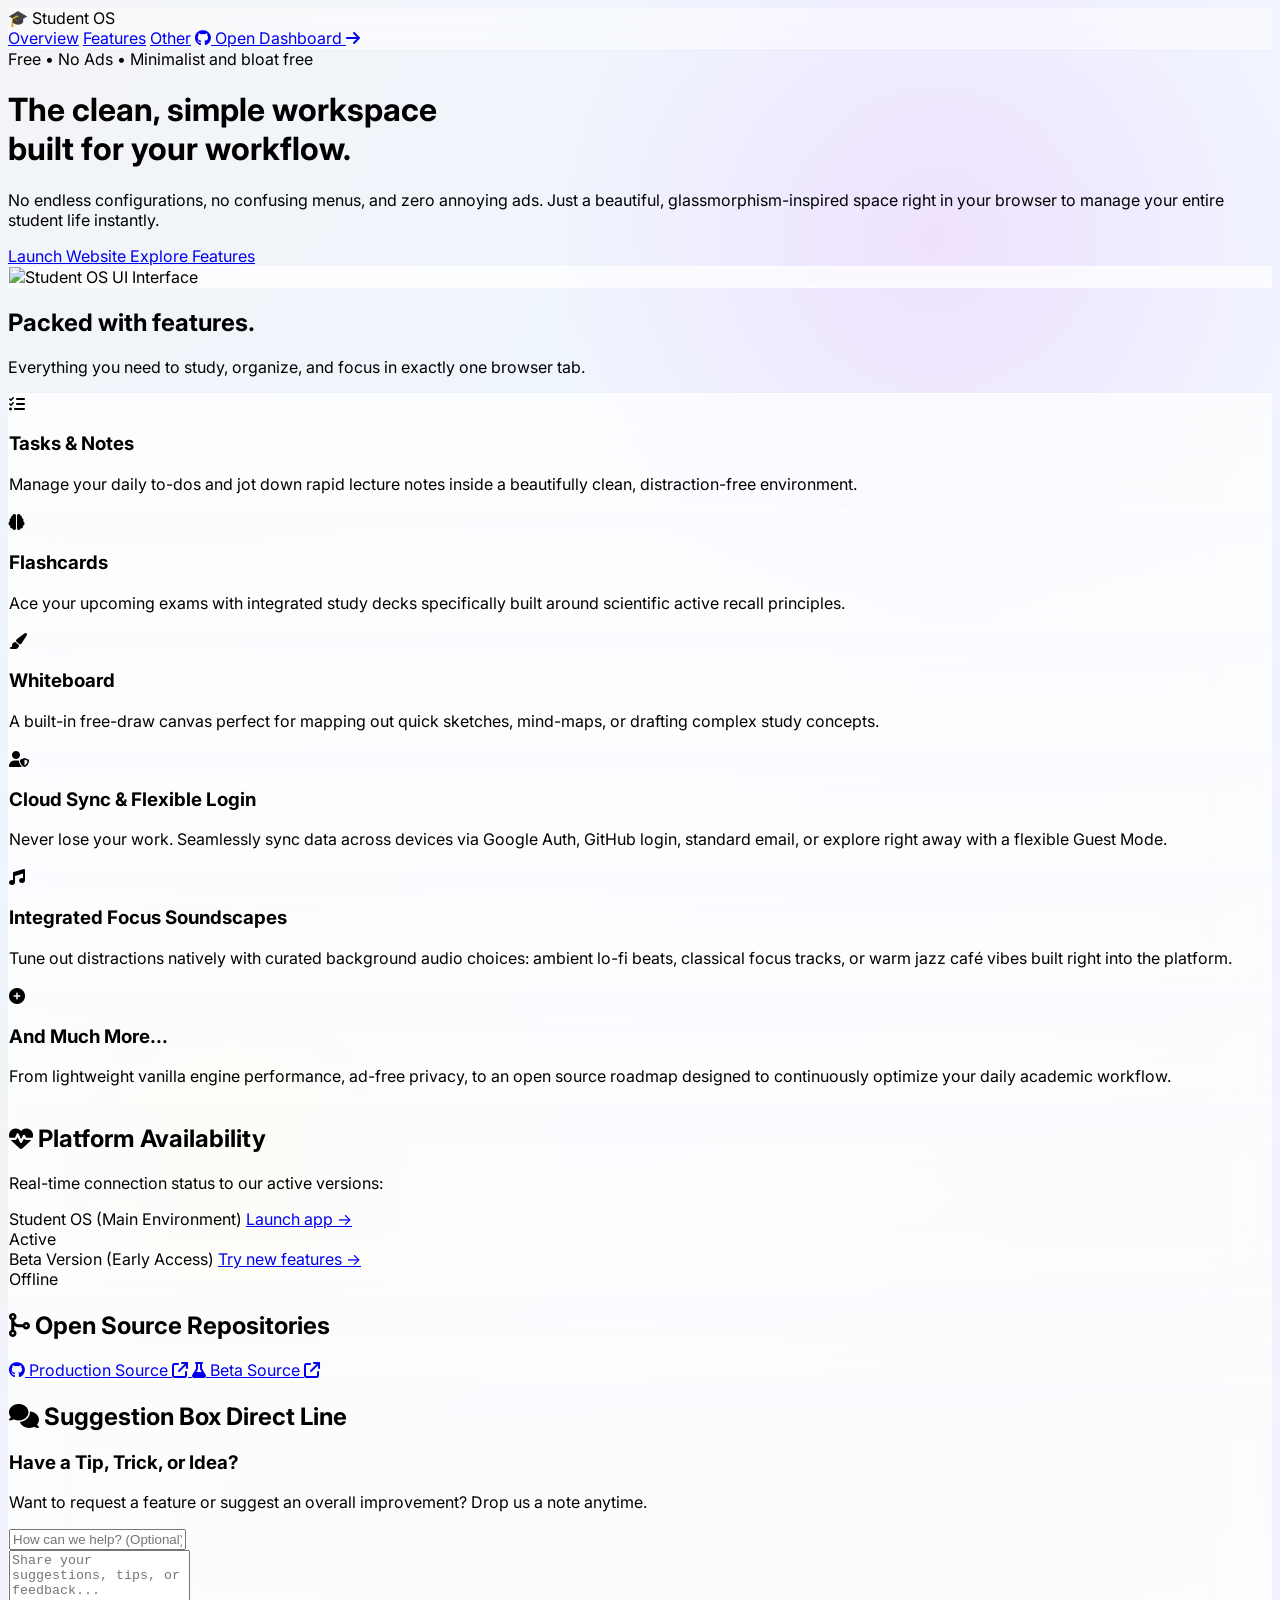
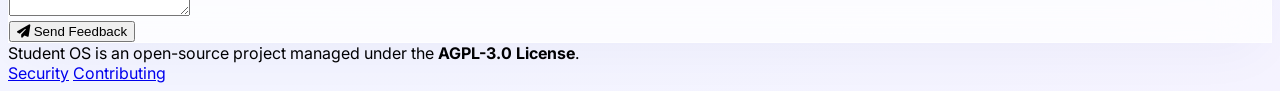
==== landing.html @ b8514fad "Update landing page title and content" ====
<!DOCTYPE html>
<html lang="en" class="scroll-smooth">
<head>
    <meta charset="UTF-8">
    <meta name="viewport" content="width=device-width, initial-scale=1.0">
    <title>Student OS</title>
    <script src="https://cdn.jsdelivr.net/npm/@tailwindcss/browser@4"></script>
    <link rel="preconnect" href="https://fonts.googleapis.com">
    <link rel="preconnect" href="https://fonts.gstatic.com" crossorigin>
    <link href="https://fonts.googleapis.com/css2?family=Inter:wght@300;400;500;600;700;800&display=swap" rel="stylesheet">
    <link rel="stylesheet" href="https://cdnjs.cloudflare.com/ajax/libs/font-awesome/6.4.0/css/all.min.css">

    <style>
        body {
            font-family: 'Inter', sans-serif;
            background: radial-gradient(circle at 0% 0%, rgba(243, 244, 246, 1) 0%, rgba(239, 246, 255, 1) 40%, rgba(245, 243, 255, 1) 100%);
            position: relative;
            overflow-x: hidden;
        }
        .bg-blob {
            position: absolute;
            width: 800px;
            height: 800px;
            background: radial-gradient(circle, rgba(238, 212, 255, 0.6) 0%, rgba(255, 255, 255, 0) 70%);
            top: -10%;
            right: -5%;
            z-index: -1;
        }
        .bg-blob-2 {
            position: absolute;
            width: 700px;
            height: 700px;
            background: radial-gradient(circle, rgba(254, 243, 199, 0.5) 0%, rgba(255, 255, 255, 0) 70%);
            bottom: 10%;
            left: -10%;
            z-index: -1;
        }
        .glass-card {
            background: rgba(255, 255, 255, 0.75);
            backdrop-filter: blur(24px);
            -webkit-backdrop-filter: blur(24px);
            border: 1px solid rgba(255, 255, 255, 0.6);
            box-shadow: 0 20px 50px -12px rgba(31, 38, 135, 0.04);
            transition: all 0.3s cubic-bezier(0.4, 0, 0.2, 1);
        }
        .glass-card:hover {
            transform: translateY(-4px);
            box-shadow: 0 30px 60px -15px rgba(31, 38, 135, 0.08);
            border-color: rgba(245, 158, 11, 0.3);
        }
        .glass-nav {
            background: rgba(255, 255, 255, 0.5);
            backdrop-filter: blur(16px);
            -webkit-backdrop-filter: blur(16px);
            border-bottom: 1px solid rgba(255, 255, 255, 0.4);
        }
    </style>
</head>
<body class="text-gray-800 min-h-screen flex flex-col justify-between antialiased">

    <div class="bg-blob"></div>
    <div class="bg-blob-2"></div>

    <nav class="glass-nav sticky top-0 z-50 w-full px-6 py-4">
        <div class="max-w-7xl mx-auto flex justify-between items-center">
            <div class="flex items-center gap-3 group cursor-pointer">
                <span class="text-2xl transition-transform group-hover:scale-110">🎓</span>
                <span class="font-bold text-xl tracking-tight text-gray-900">Student <span class="text-amber-500">OS</span></span>
            </div>
            <div class="flex items-center gap-8">
                <a href="#overview" class="hidden md:inline-block text-sm font-medium text-gray-600 hover:text-gray-900 transition">Overview</a>
                <a href="#features" class="hidden md:inline-block text-sm font-medium text-gray-600 hover:text-gray-900 transition">Features</a>
                <a href="#status" class="hidden md:inline-block text-sm font-medium text-gray-600 hover:text-gray-900 transition">Other</a>
                <a href="https://github.com/LD-beepbeep/SCHOOL" target="_blank" class="text-gray-500 hover:text-gray-900 transition text-xl">
                    <i class="fab fa-github"></i>
                </a>
                <a href="https://ld-beepbeep.github.io/SCHOOL" target="_blank" class="bg-amber-500 hover:bg-amber-600 text-white px-5 py-2.5 rounded-2xl font-semibold transition text-sm shadow-md shadow-amber-500/20 active:scale-95">
                    Open Dashboard <i class="fas fa-arrow-right ml-1 text-xs"></i>
                </a>
            </div>
        </div>
    </nav>

    <header id="overview" class="max-w-7xl mx-auto w-full px-6 pt-20 pb-16 text-center space-y-8">
        <div class="inline-flex items-center gap-2 bg-amber-500/10 text-amber-600 px-4 py-2 rounded-full text-xs font-bold tracking-wider uppercase">
            <span class="flex h-2 w-2 relative">
                <span class="animate-ping absolute inline-flex h-full w-full rounded-full bg-amber-400 opacity-75"></span>
                <span class="relative inline-flex rounded-full h-2 w-2 bg-amber-500"></span>
            </span>
            Free • No Ads • Minimalist and bloat free
        </div>
        
        <h1 class="text-5xl sm:text-7xl font-extrabold tracking-tight text-gray-900 max-w-5xl mx-auto leading-[1.15]">
            The clean, simple workspace <br>
            <span class="text-transparent bg-clip-text bg-gradient-to-r from-amber-500 via-orange-500 to-amber-600">built for your workflow.</span>
        </h1>
        
        <p class="text-lg sm:text-xl text-gray-500 max-w-3xl mx-auto font-normal leading-relaxed">
            No endless configurations, no confusing menus, and zero annoying ads. Just a beautiful, glassmorphism-inspired space right in your browser to manage your entire student life instantly.
        </p>

        <div class="flex flex-col sm:flex-row justify-center items-center gap-4 pt-4">
            <a href="https://ld-beepbeep.github.io/SCHOOL" target="_blank" class="w-full sm:w-auto bg-amber-500 hover:bg-amber-600 text-white px-8 py-4 rounded-2xl font-bold text-base transition shadow-lg shadow-amber-500/20 hover:shadow-amber-500/30">
                Launch Website
            </a>
            <a href="#features" class="w-full sm:w-auto bg-white/80 hover:bg-white border border-gray-200 text-gray-700 px-8 py-4 rounded-2xl font-bold text-base transition flex items-center justify-center gap-2">
                Explore Features
            </a>
        </div>
    </header>

    <section class="max-w-7xl mx-auto w-full px-6 py-4">
        <div class="glass-card p-4 rounded-[2.5rem] shadow-2xl shadow-indigo-950/5 border border-white/50">
            <img src="https://raw.githubusercontent.com/LD-beepbeep/SCHOOL/main/screenshots/school-screenshot1.png" alt="Student OS UI Interface" class="w-full rounded-[1.8rem] border border-white/40 shadow-inner object-cover">
        </div>
    </section>

    <section id="features" class="max-w-7xl mx-auto w-full px-6 py-16 space-y-12">
        <div class="text-center space-y-2">
            <h2 class="text-3xl font-extrabold text-gray-900 tracking-tight">Packed with features.</h2>
            <p class="text-gray-500 max-w-lg mx-auto text-sm">Everything you need to study, organize, and focus in exactly one browser tab.</p>
        </div>

        <div class="grid grid-cols-1 sm:grid-cols-2 lg:grid-cols-3 gap-6">
            <div class="glass-card p-6 rounded-3xl space-y-3">
                <div class="h-10 w-10 bg-purple-500/10 text-purple-600 flex items-center justify-center text-lg rounded-xl"><i class="fas fa-tasks"></i></div>
                <h3 class="text-base font-bold text-gray-900">Tasks & Notes</h3>
                <p class="text-xs text-gray-500 leading-relaxed">Manage your daily to-dos and jot down rapid lecture notes inside a beautifully clean, distraction-free environment.</p>
            </div>

            <div class="glass-card p-6 rounded-3xl space-y-3">
                <div class="h-10 w-10 bg-blue-500/10 text-blue-600 flex items-center justify-center text-lg rounded-xl"><i class="fas fa-brain"></i></div>
                <h3 class="text-base font-bold text-gray-900">Flashcards</h3>
                <p class="text-xs text-gray-500 leading-relaxed">Ace your upcoming exams with integrated study decks specifically built around scientific active recall principles.</p>
            </div>

            <div class="glass-card p-6 rounded-3xl space-y-3">
                <div class="h-10 w-10 bg-emerald-500/10 text-emerald-600 flex items-center justify-center text-lg rounded-xl"><i class="fas fa-paint-brush"></i></div>
                <h3 class="text-base font-bold text-gray-900">Whiteboard</h3>
                <p class="text-xs text-gray-500 leading-relaxed">A built-in free-draw canvas perfect for mapping out quick sketches, mind-maps, or drafting complex study concepts.</p>
            </div>

            <div class="glass-card p-6 rounded-3xl space-y-3">
                <div class="h-10 w-10 bg-amber-500/10 text-amber-600 flex items-center justify-center text-lg rounded-xl"><i class="fas fa-user-shield"></i></div>
                <h3 class="text-base font-bold text-gray-900">Cloud Sync & Flexible Login</h3>
                <p class="text-xs text-gray-500 leading-relaxed">Never lose your work. Seamlessly sync data across devices via Google Auth, GitHub login, standard email, or explore right away with a flexible Guest Mode.</p>
            </div>

            <div class="glass-card p-6 rounded-3xl space-y-3">
                <div class="h-10 w-10 bg-indigo-500/10 text-indigo-600 flex items-center justify-center text-lg rounded-xl"><i class="fas fa-music"></i></div>
                <h3 class="text-base font-bold text-gray-900">Integrated Focus Soundscapes</h3>
                <p class="text-xs text-gray-500 leading-relaxed">Tune out distractions natively with curated background audio choices: ambient lo-fi beats, classical focus tracks, or warm jazz café vibes built right into the platform.</p>
            </div>

            <div class="glass-card p-6 rounded-3xl space-y-3 border-dashed border-amber-500/40 bg-amber-500/[0.01]">
                <div class="h-10 w-10 bg-amber-500/10 text-amber-600 flex items-center justify-center text-lg rounded-xl"><i class="fas fa-plus-circle"></i></div>
                <h3 class="text-base font-bold text-gray-900">And Much More...</h3>
                <p class="text-xs text-gray-500 leading-relaxed">From lightweight vanilla engine performance, ad-free privacy, to an open source roadmap designed to continuously optimize your daily academic workflow.</p>
            </div>
        </div>
    </section>

    <section id="status" class="max-w-7xl mx-auto w-full px-6 py-12 grid grid-cols-1 lg:grid-cols-12 gap-8 items-start">
        
        <div class="lg:col-span-6 space-y-6">
            <div class="glass-card p-6 rounded-3xl space-y-4">
                <h2 class="text-xs font-bold text-gray-400 uppercase tracking-wider flex items-center gap-2">
                    <i class="fas fa-heartbeat text-xs"></i> Platform Availability
                </h2>
                <p class="text-xs text-gray-500">Real-time connection status to our active versions:</p>
                
                <div class="space-y-3">
                    <div class="bg-white/40 border border-gray-100 p-4 rounded-2xl flex items-center justify-between">
                        <div class="flex flex-col">
                            <span class="font-bold text-sm text-gray-900">Student OS (Main Environment)</span>
                            <a href="https://ld-beepbeep.github.io/SCHOOL" target="_blank" class="text-xs text-amber-500 hover:underline">Launch app →</a>
                        </div>
                        <span id="status-main" class="inline-flex items-center gap-1.5 px-3 py-1 rounded-full text-xs font-semibold bg-gray-100 text-gray-500">
                            <span class="h-1.5 w-1.5 rounded-full bg-gray-400"></span> Checking...
                        </span>
                    </div>

                    <div class="bg-white/40 border border-gray-100 p-4 rounded-2xl flex items-center justify-between">
                        <div class="flex flex-col">
                            <span class="font-bold text-sm text-gray-900">Beta Version (Early Access)</span>
                            <a href="https://ld-beepbeep.github.io/SCHOOL-BETA/" target="_blank" class="text-xs text-amber-500 hover:underline">Try new features →</a>
                        </div>
                        <span id="status-beta" class="inline-flex items-center gap-1.5 px-3 py-1 rounded-full text-xs font-semibold bg-gray-100 text-gray-500">
                            <span class="h-1.5 w-1.5 rounded-full bg-gray-400"></span> Checking...
                        </span>
                    </div>
                </div>
            </div>

            <div class="glass-card p-6 rounded-3xl space-y-4">
                <h2 class="text-xs font-bold text-gray-400 uppercase tracking-wider flex items-center gap-2">
                    <i class="fas fa-code-merge text-xs"></i> Open Source Repositories
                </h2>
                <div class="grid grid-cols-1 sm:grid-cols-2 gap-3">
                    <a href="https://github.com/LD-beepbeep/SCHOOL" target="_blank" class="p-3.5 rounded-xl bg-white/40 hover:bg-white/80 border border-gray-100/30 transition flex items-center justify-between group">
                        <span class="text-xs font-medium text-gray-800"><i class="fab fa-github mr-1.5"></i> Production Source</span>
                        <i class="fas fa-arrow-up-right-from-square text-gray-400 group-hover:text-amber-500 transition text-[10px]"></i>
                    </a>
                    <a href="https://github.com/LD-beepbeep/SCHOOL-BETA" target="_blank" class="p-3.5 rounded-xl bg-white/40 hover:bg-white/80 border border-gray-100/30 transition flex items-center justify-between group">
                        <span class="text-xs font-medium text-gray-800"><i class="fas fa-flask mr-1.5"></i> Beta Source</span>
                        <i class="fas fa-arrow-up-right-from-square text-gray-400 group-hover:text-amber-500 transition text-[10px]"></i>
                    </a>
                </div>
            </div>
        </div>

        <div class="lg:col-span-6">
            <div class="glass-card p-6 rounded-3xl space-y-6">
                <div>
                    <h2 class="text-xs font-bold text-gray-400 uppercase tracking-wider flex items-center justify-between">
                        <span><i class="fas fa-comments text-xs mr-1"></i> Suggestion Box</span>
                        <span class="text-[10px] bg-amber-500/10 text-amber-600 font-bold px-2 py-0.5 rounded-md uppercase tracking-wide">Direct Line</span>
                    </h2>
                    <h3 class="text-xl font-bold text-gray-900 mt-2">Have a Tip, Trick, or Idea?</h3>
                    <p class="text-xs text-gray-400 mt-1">Want to request a feature or suggest an overall improvement? Drop us a note anytime.</p>
                </div>
                
                <form id="feedbackForm" class="space-y-3">
                    <div>
                        <input type="text" id="feedbackSubject" placeholder="How can we help? (Optional)" class="w-full bg-white/80 border border-gray-200/50 rounded-xl px-4 py-3 text-sm focus:outline-none focus:border-amber-500 transition placeholder-gray-400 shadow-inner">
                    </div>
                    <div>
                        <textarea id="feedbackMessage" rows="4" required placeholder="Share your suggestions, tips, or feedback..." class="w-full bg-white/80 border border-gray-200/50 rounded-xl px-4 py-3 text-sm focus:outline-none focus:border-amber-500 transition placeholder-gray-400 resize-none shadow-inner"></textarea>
                    </div>
                    <button type="submit" class="w-full bg-amber-500 hover:bg-amber-600 text-white font-bold py-3.5 rounded-xl text-sm transition flex items-center justify-center gap-2 shadow-md shadow-amber-500/10 cursor-pointer hover:-translate-y-0.5 active:translate-y-0">
                        <i class="fas fa-paper-plane text-xs"></i> Send Feedback
                    </button>
                </form>
            </div>
        </div>
    </section>

    <footer class="max-w-7xl mx-auto w-full px-6 py-12 text-center text-xs text-gray-400 border-t border-gray-200/20 flex flex-col sm:flex-row justify-between items-center gap-4">
        <div>Student OS is an open-source project managed under the <strong>AGPL-3.0 License</strong>.</div>
        <div class="flex gap-6 font-medium">
            <a href="https://github.com/LD-beepbeep/SCHOOL/blob/main/docs/SECURITY.md" target="_blank" class="hover:text-gray-900 transition">Security</a>
            <a href="https://github.com/LD-beepbeep/SCHOOL/blob/main/docs/CONTRIBUTING.md" target="_blank" class="hover:text-gray-900 transition">Contributing</a>
        </div>
    </footer>

    <script>
        // Form transmission payload routing
        document.getElementById('feedbackForm').addEventListener('submit', function(e) {
            e.preventDefault();
            const subject = document.getElementById('feedbackSubject').value || 'Student OS User Suggestion';
            const message = document.getElementById('feedbackMessage').value;
            const targetDest = 'Lars.dehairs@gmail.com';
            
            window.location.href = `mailto:${targetDest}?subject=${encodeURIComponent(subject)}&body=${encodeURIComponent(message)}`;
        });

        // Network monitoring logic
        async function runNetworkTelemetry(endpoint, targetElementId) {
            const node = document.getElementById(targetElementId);
            try {
                await fetch(endpoint, { mode: 'no-cors', cache: 'no-store' });
                node.innerHTML = '<span class="h-1.5 w-1.5 rounded-full bg-green-500 animate-pulse"></span> Active';
                node.className = "inline-flex items-center gap-1.5 px-2.5 py-1 rounded-full text-xs font-bold bg-green-50 text-green-700 border border-green-200/30";
            } catch (networkFault) {
                node.innerHTML = '<span class="h-1.5 w-1.5 rounded-full bg-red-500"></span> Offline';
                node.className = "inline-flex items-center gap-1.5 px-2.5 py-1 rounded-full text-xs font-bold bg-red-50 text-red-700 border border-red-200/30";
            }
        }

        window.addEventListener('DOMContentLoaded', () => {
            runNetworkTelemetry('https://ld-beepbeep.github.io/SCHOOL/', 'status-main');
            runNetworkTelemetry('https://ld-beepbeep.github.io/SCHOOL-BETA/', 'status-beta');
        });
    </script>
</body>
</html>
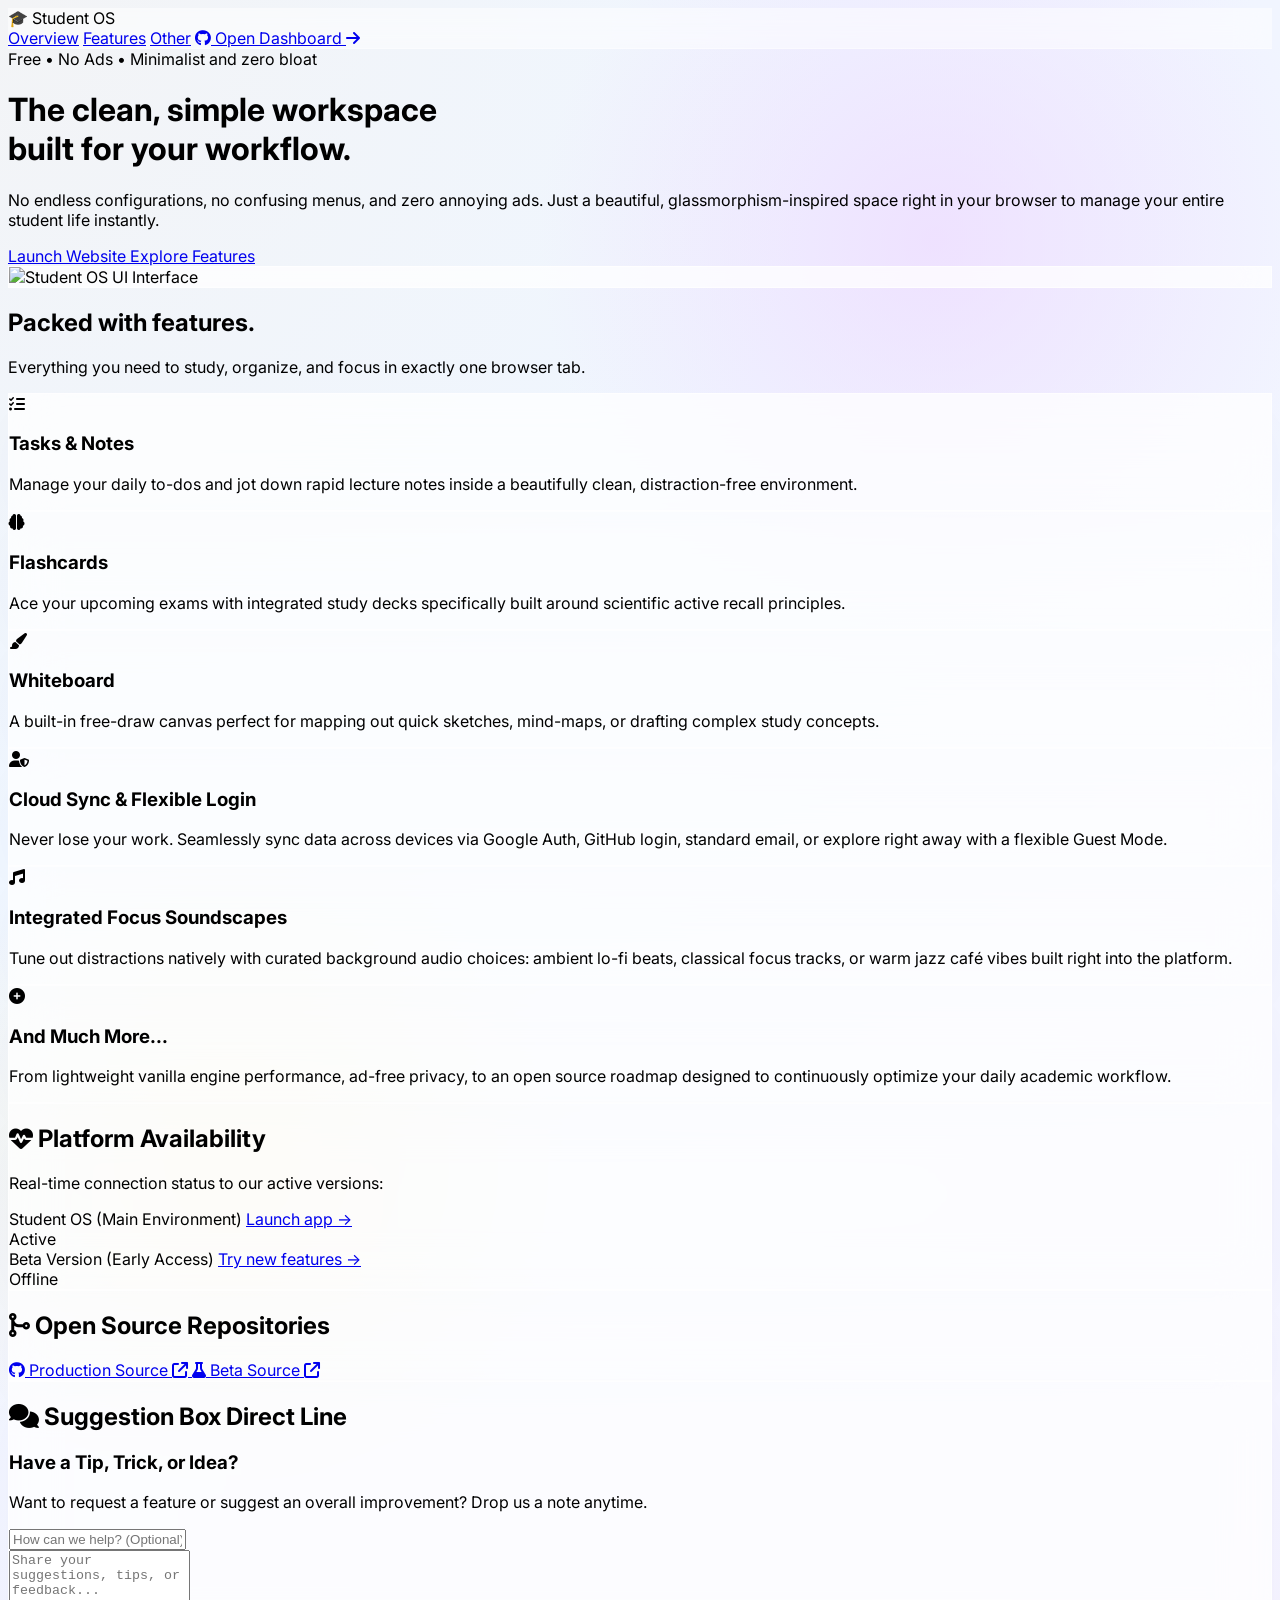
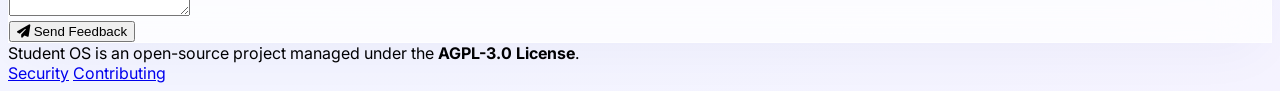
==== commit c04b7bc4: "Update landing.html" ====
--- a/landing.html
+++ b/landing.html
@@ -87,7 +87,7 @@
                 <span class="animate-ping absolute inline-flex h-full w-full rounded-full bg-amber-400 opacity-75"></span>
                 <span class="relative inline-flex rounded-full h-2 w-2 bg-amber-500"></span>
             </span>
-            Free • No Ads • Minimalist and bloat free
+            Free • No Ads • Minimalist and zero bloat
         </div>
         
         <h1 class="text-5xl sm:text-7xl font-extrabold tracking-tight text-gray-900 max-w-5xl mx-auto leading-[1.15]">
